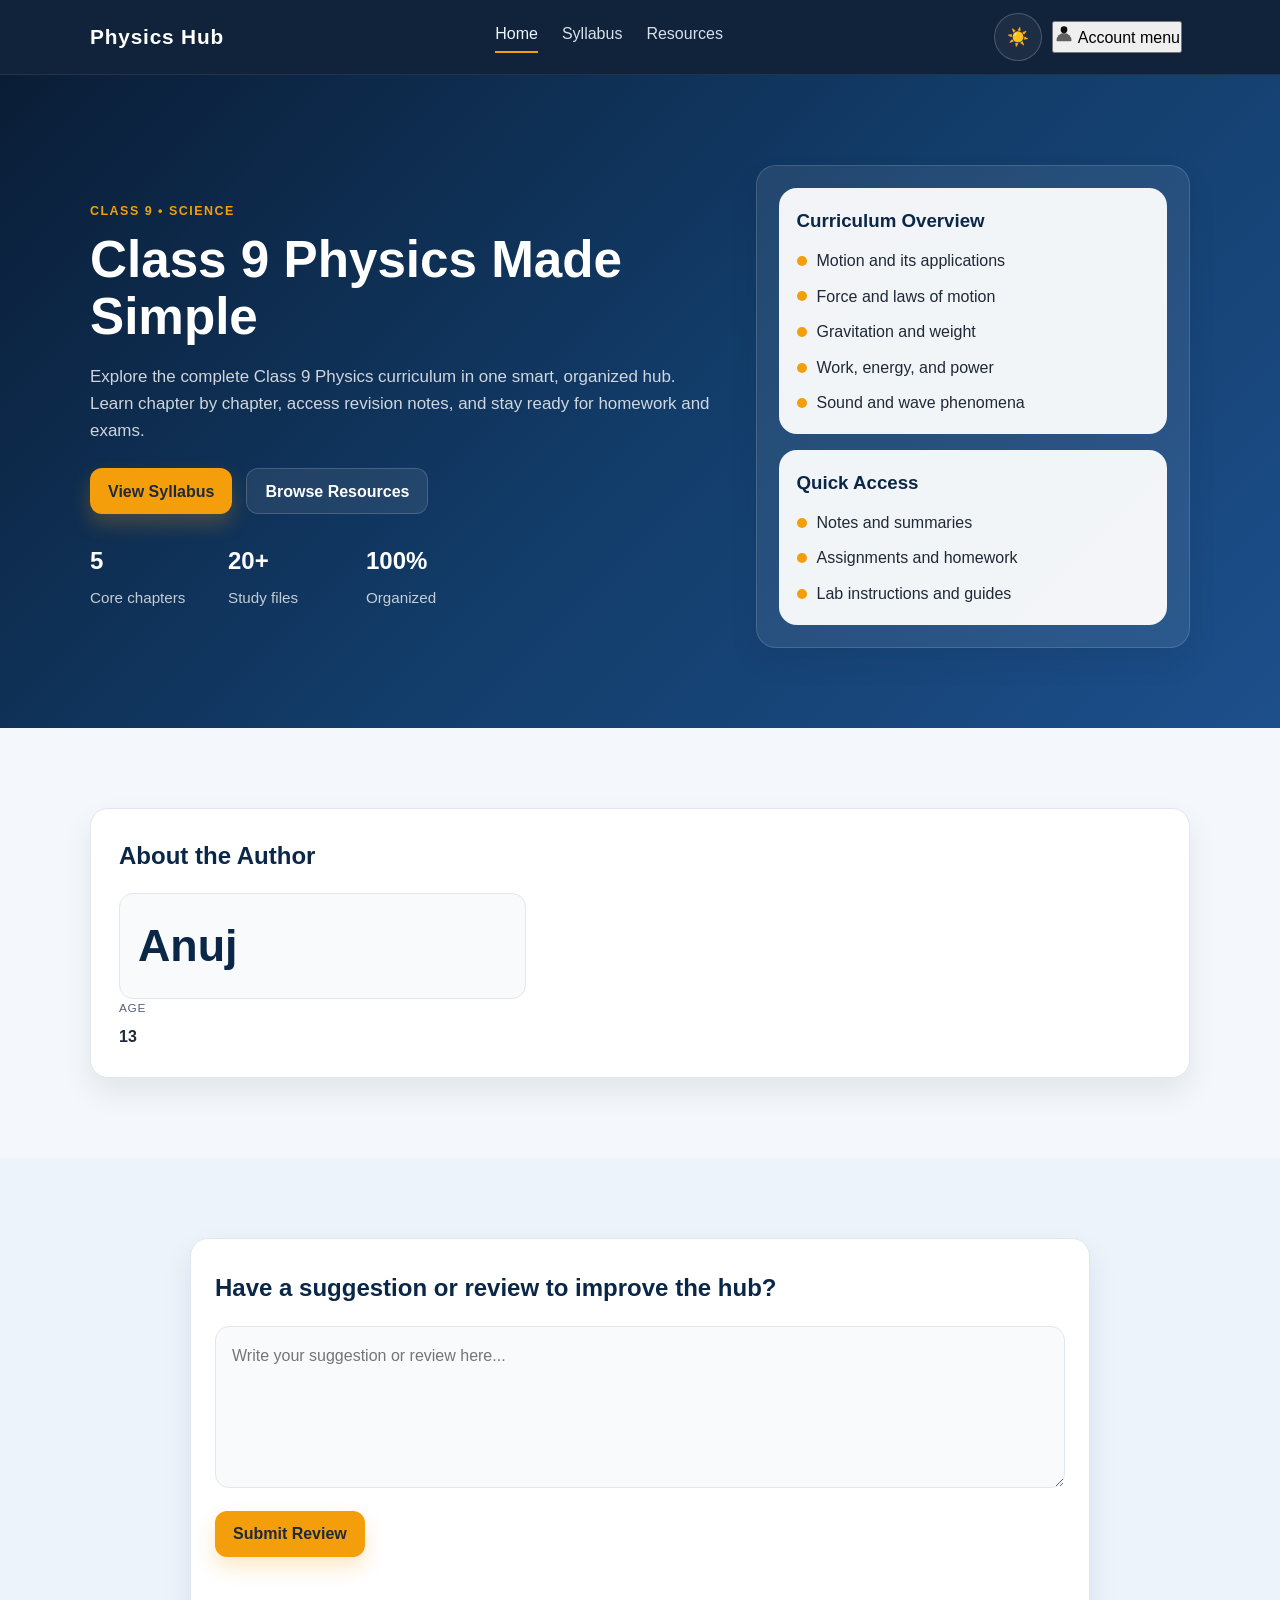
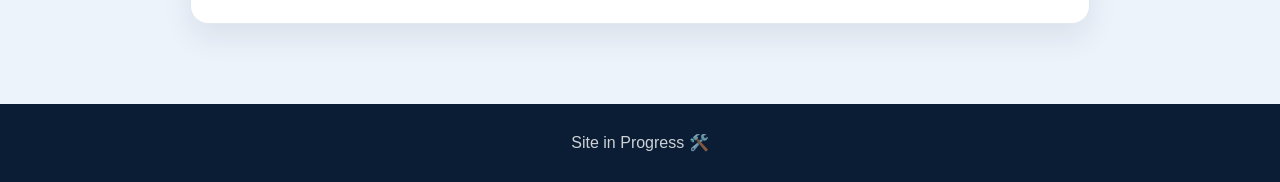
==== index.html @ 14754c15 "Update index.html" ====
<!DOCTYPE html>
<html lang="en">
<head>
  <meta charset="UTF-8" />
  <meta name="viewport" content="width=device-width, initial-scale=1.0" />
  <title>Class 9 Physics Hub | Home</title>
  <link rel="stylesheet" href="styles.css" />
</head>
<body>
  <header class="site-header">
    <div class="container nav">
      <a href="index.html" class="brand">Physics Hub</a>

      <nav class="nav-links" aria-label="Main navigation">
        <a href="index.html" class="nav-link active">Home</a>
        <a href="syllabus.html" class="nav-link">Syllabus</a>
        <a href="resources.html" class="nav-link">Resources</a>
      </nav>

     <!-- REPLACE .nav-actions block in each page with this snippet -->
<div class="nav-actions">
  <button class="theme-toggle" id="themeToggle" aria-label="Toggle theme" title="Toggle dark / light">
    <span class="icon sun">☀️</span>
    <span class="icon moon">🌙</span>
  </button>

  <div class="account-wrapper">
    <!-- Avatar button -->
    <button class="account-avatar" id="accountAvatar" aria-haspopup="true" aria-expanded="false" title="Account (no sign-in)">
      <svg width="20" height="20" viewBox="0 0 24 24" fill="none" aria-hidden="true" focusable="false" xmlns="http://www.w3.org/2000/svg">
        <path d="M12 12a4 4 0 100-8 4 4 0 000 8z" fill="currentColor" opacity="0.95"/>
        <path d="M3 21a9 9 0 0118 0v0a1 1 0 01-1 1H4a1 1 0 01-1-1v0z" fill="currentColor" opacity="0.6"/>
      </svg>
      <span class="visually-hidden">Account menu</span>
    </button>

    <!-- optional small label next to avatar (hidden on very small screens) -->
    <span class="account-label" id="accountLabel" aria-hidden="true"></span>

    <!-- Popup menu (hidden unless opened) -->
    <div class="account-menu" id="accountMenu" aria-hidden="true">
      <!-- JS will populate this area with either login form or welcome + logout -->
      <div class="account-menu-inner" id="accountMenuInner"></div>
    </div>
  </div>
</div>
    </div>
  </header>

  <main>
    <section class="hero">
      <div class="container hero-grid">
        <div class="hero-copy">
          <p class="eyebrow">Class 9 • Science</p>
          <h1>Class 9 Physics Made Simple</h1>
          <p class="hero-text">
            Explore the complete Class 9 Physics curriculum in one smart, organized hub. Learn chapter by chapter, access revision notes, and stay ready for homework and exams.
          </p>

          <div class="hero-actions">
            <a href="syllabus.html" class="btn btn-primary">View Syllabus</a>
            <a href="resources.html" class="btn btn-secondary">Browse Resources</a>
          </div>

          <div class="hero-stats">
            <div class="stat-box">
              <strong>5</strong>
              <span>Core chapters</span>
            </div>
            <div class="stat-box">
              <strong>20+</strong>
              <span>Study files</span>
            </div>
            <div class="stat-box">
              <strong>100%</strong>
              <span>Organized</span>
            </div>
          </div>
        </div>

        <div class="hero-card">
          <div class="mini-panel">
            <h3>Curriculum Overview</h3>
            <ul>
              <li><span class="dot"></span> Motion and its applications</li>
              <li><span class="dot"></span> Force and laws of motion</li>
              <li><span class="dot"></span> Gravitation and weight</li>
              <li><span class="dot"></span> Work, energy, and power</li>
              <li><span class="dot"></span> Sound and wave phenomena</li>
            </ul>
          </div>

          <div class="mini-panel">
            <h3>Quick Access</h3>
            <ul>
              <li><span class="dot"></span> Notes and summaries</li>
              <li><span class="dot"></span> Assignments and homework</li>
              <li><span class="dot"></span> Lab instructions and guides</li>
            </ul>
          </div>
        </div>
      </div>
    </section>

    <section class="section">
      <div class="container">
        <div class="about-card">
          <div class="about-header">
            <h2>About the Author</h2>
          </div>
          <div class="author-profile">
            <div class="author-name-wrap">
              <h3 class="author-name">Anuj</h3>
              </div>
          </div>
                <span class="meta-label">Age</span>
                <span class="meta-value">13</span>
              </div>
              </div>
            </div>
          </div>
        </div>
      </div>
    </section>

    <section class="section alt-bg">
      <div class="container">
        <div class="review-card">
          <h2>Have a suggestion or review to improve the hub?</h2>
          <textarea id="reviewInput" rows="5" placeholder="Write your suggestion or review here..."></textarea>
          <div class="review-actions">
            <button id="submitReview" class="btn btn-primary">Submit Review</button>
          </div>
          <p id="reviewSuccess" class="success-message" aria-live="polite"></p>
        </div>
      </div>
    </section>
  </main>

  <footer class="site-footer">
    <div class="container footer-inner">
      <p>Site in Progress 🛠️</p>
    </div>
  </footer>

  <script src="script.js"></script>
</body>
</html>
---- styles.css ----
:root {
  --bg: #f4f7fb;
  --bg-soft: #edf3fb;
  --panel: #ffffff;
  --panel-alt: #f8fafc;
  --text: #1f2937;
  --muted: #52607a;
  --primary: #123c69;
  --primary-dark: #0b2747;
  --accent: #f59e0b;
  --border: #dfe7f1;
  --shadow: 0 14px 30px rgba(17, 24, 39, 0.08);
  --success: #1f9d61;
  --danger: #dc2626;
  --header-bg: rgba(10, 28, 52, 0.97);
  --nav-text: #edf4ff;
  --card-hover: #f2f8ff;
  --formula-bg: #eef6ff;
}

body.dark {
  --bg: #0f172a;
  --bg-soft: #111827;
  --panel: #111b2d;
  --panel-alt: #162238;
  --text: #edf2ff;
  --muted: #bfc9da;
  --primary: #8ec5ff;
  --primary-dark: #dfeeff;
  --accent: #fbbf24;
  --border: rgba(148, 163, 184, 0.2);
  --shadow: 0 18px 40px rgba(2, 6, 23, 0.45);
  --success: #4ade80;
  --header-bg: rgba(2, 6, 23, 0.95);
  --nav-text: #e5edf9;
  --card-hover: #17263d;
  --formula-bg: rgba(59, 130, 246, 0.08);
}

* {
  box-sizing: border-box;
  margin: 0;
  padding: 0;
}

html {
  scroll-behavior: smooth;
}

body {
  font-family: "Segoe UI", Tahoma, Geneva, Verdana, sans-serif;
  background: var(--bg);
  color: var(--text);
  line-height: 1.6;
  transition: background 0.25s ease, color 0.25s ease;
}

a {
  color: inherit;
  text-decoration: none;
}

img {
  max-width: 100%;
  display: block;
}

button, input, textarea {
  font: inherit;
}

.container {
  width: min(1100px, calc(100% - 32px));
  margin: 0 auto;
}

.site-header {
  position: sticky;
  top: 0;
  z-index: 50;
  background: var(--header-bg);
  border-bottom: 1px solid rgba(255,255,255,0.08);
  backdrop-filter: blur(10px);
}

.nav {
  display: flex;
  align-items: center;
  justify-content: space-between;
  min-height: 74px;
  gap: 20px;
}

.brand {
  color: #fff;
  font-size: 1.3rem;
  font-weight: 700;
  letter-spacing: 0.04em;
}

.nav-links {
  display: flex;
  align-items: center;
  gap: 24px;
  color: var(--nav-text);
}

.nav-link {
  position: relative;
  padding-bottom: 6px;
  opacity: 0.9;
  transition: opacity 0.25s ease;
}

.nav-link::after {
  content: "";
  position: absolute;
  left: 0;
  bottom: 0;
  width: 100%;
  height: 2px;
  background: var(--accent);
  transform: scaleX(0);
  transform-origin: left;
  transition: transform 0.25s ease;
}

.nav-link:hover::after,
.nav-link.active::after {
  transform: scaleX(1);
}

.nav-link:hover,
.nav-link.active {
  opacity: 1;
}

.nav-actions {
  display: flex;
  align-items: center;
  gap: 10px;
}

.theme-toggle {
  width: 48px;
  height: 48px;
  border-radius: 50%;
  border: 1px solid rgba(255,255,255,0.2);
  background: rgba(255,255,255,0.05);
  color: #fff;
  cursor: pointer;
  display: flex;
  align-items: center;
  justify-content: center;
  transition: transform 0.2s ease, background 0.2s ease;
}

.theme-toggle:hover {
  transform: translateY(-1px);
  background: rgba(255,255,255,0.08);
}

.theme-toggle .icon {
  font-size: 1.1rem;
  display: none;
}

body.dark .theme-toggle .moon,
body:not(.dark) .theme-toggle .sun {
  display: inline-block;
}

.hero {
  background: linear-gradient(135deg, #0a1d36 0%, #123c69 52%, #1d4f8b 100%);
  color: white;
  padding: 90px 0 80px;
}

.hero-grid {
  display: grid;
  grid-template-columns: 1.3fr 0.9fr;
  align-items: center;
  gap: 38px;
}

.eyebrow {
  text-transform: uppercase;
  letter-spacing: 0.12em;
  font-size: 0.78rem;
  font-weight: 700;
  color: var(--accent);
  margin-bottom: 10px;
}

.hero h1 {
  font-size: clamp(2.3rem, 4vw, 4rem);
  line-height: 1.1;
  margin-bottom: 18px;
}

.hero-text {
  color: rgba(255,255,255,0.8);
  max-width: 630px;
  font-size: 1.06rem;
}

.hero-actions {
  display: flex;
  flex-wrap: wrap;
  gap: 14px;
  margin: 24px 0 28px;
}

.btn {
  display: inline-flex;
  align-items: center;
  justify-content: center;
  min-height: 46px;
  padding: 0 18px;
  border: none;
  border-radius: 12px;
  font-weight: 700;
  cursor: pointer;
  transition: transform 0.2s ease, box-shadow 0.2s ease;
}

.btn:hover {
  transform: translateY(-1px);
}

.btn-primary {
  background: var(--accent);
  color: #1f2937;
  box-shadow: 0 10px 20px rgba(245, 158, 11, 0.24);
}

.btn-secondary {
  background: rgba(255,255,255,0.08);
  color: white;
  border: 1px solid rgba(255,255,255,0.16);
}

.hero-stats {
  display: flex;
  flex-wrap: wrap;
  gap: 18px;
}

.stat-box {
  min-width: 120px;
}

.stat-box strong {
  display: block;
  font-size: 1.5rem;
  margin-bottom: 4px;
}

.stat-box span {
  color: rgba(255,255,255,0.75);
  font-size: 0.95rem;
}

.hero-card {
  background: rgba(255,255,255,0.08);
  border: 1px solid rgba(255,255,255,0.14);
  border-radius: 20px;
  box-shadow: var(--shadow);
  padding: 22px;
}

.mini-panel {
  background: rgba(255,255,255,0.94);
  color: var(--text);
  border-radius: 18px;
  padding: 18px;
  margin-bottom: 16px;
}

.mini-panel:last-child {
  margin-bottom: 0;
}

.mini-panel h3 {
  margin-bottom: 12px;
  color: var(--primary-dark);
}

.mini-panel ul {
  list-style: none;
  display: grid;
  gap: 10px;
}

.mini-panel li {
  display: flex;
  align-items: center;
  gap: 10px;
}

.dot {
  width: 10px;
  height: 10px;
  border-radius: 50%;
  background: var(--accent);
  display: inline-block;
}

.section {
  padding: 80px 0;
}

.alt-bg {
  background: var(--bg-soft);
}

.about-card,
.review-card,
.chapter-card,
.study-checklist,
.formula-card {
  background: var(--panel);
  border: 1px solid var(--border);
  border-radius: 18px;
  box-shadow: var(--shadow);
}

.about-card {
  padding: 28px;
}

.about-header h2,
.section-heading h2,
.review-card h2 {
  color: var(--primary-dark);
  margin-bottom: 18px;
}

.author-profile {
  display: grid;
  grid-template-columns: 1.2fr 1.8fr;
  gap: 24px;
  align-items: center;
}

.author-name-wrap {
  position: relative;
  display: inline-block;
  padding: 16px 18px;
  border-radius: 14px;
  background: var(--panel-alt);
  border: 1px solid var(--border);
  overflow: hidden;
}

.author-name {
  font-size: clamp(2rem, 4vw, 2.8rem);
  color: var(--primary-dark);
  display: inline-block;
  position: relative;
  z-index: 2;
  transition: transform 0.25s ease;
}

.email-reveal {
  max-height: 0;
  opacity: 0;
  overflow: hidden;
  transition: max-height 0.35s ease, opacity 0.35s ease, margin-top 0.35s ease;
}

.email-reveal a {
  color: var(--primary);
  font-weight: 600;
}

.author-name-wrap:hover .email-reveal {
  max-height: 60px;
  opacity: 1;
  margin-top: 10px;
}

.author-name-wrap:hover .author-name {
  transform: translateY(-2px);
}

.author-meta {
  display: grid;
  grid-template-columns: repeat(auto-fit, minmax(180px, 1fr));
  gap: 14px;
}

.meta-item {
  background: var(--panel-alt);
  border: 1px solid var(--border);
  padding: 14px 16px;
  border-radius: 12px;
}

.meta-label {
  display: block;
  color: var(--muted);
  text-transform: uppercase;
  letter-spacing: 0.06em;
  font-size: 0.74rem;
  margin-bottom: 6px;
}

.meta-value,
.meta-link {
  color: var(--text);
  font-weight: 600;
}

.meta-link {
  color: var(--primary);
}

.section-heading {
  margin-bottom: 28px;
}

.section-heading p:last-child {
  color: var(--muted);
  max-width: 700px;
}

.chapter-grid {
  display: grid;
  grid-template-columns: repeat(2, minmax(0, 1fr));
  gap: 24px;
}

.chapter-card {
  padding: 22px;
}

.chapter-card h3 {
  color: var(--primary-dark);
  font-size: 1.46rem;
  margin-bottom: 12px;
}

.chapter-card ul {
  list-style: none;
  margin-bottom: 16px;
  color: var(--muted);
}

.chapter-card li {
  margin-bottom: 8px;
  position: relative;
  padding-left: 18px;
}

.chapter-card li::before {
  content: "•";
  position: absolute;
  left: 0;
  color: var(--accent);
  font-size: 1.2rem;
}

.file-list {
  display: flex;
  flex-direction: column;
  gap: 10px;
  margin-top: 16px;
}

.file-list a {
  display: inline-flex;
  align-items: center;
  justify-content: flex-start;
  padding: 10px 12px;
  border-radius: 10px;
  background: linear-gradient(135deg, #edf4ff, #eefafc);
  color: var(--primary-dark);
  border: 1px solid #d4e2ff;
  font-weight: 600;
  transition: transform 0.2s ease, background 0.2s ease;
}

.file-list a:hover {
  transform: translateX(2px);
  background: linear-gradient(135deg, #dfeeff, #ebf8ff);
}

.full-width {
  grid-column: 1 / -1;
}

.study-checklist {
  padding: 22px 24px;
  margin-bottom: 24px;
}

.study-checklist h3 {
  color: var(--primary-dark);
  margin-bottom: 14px;
}

.study-checklist ul {
  list-style: none;
  display: grid;
  gap: 10px;
  color: var(--muted);
}

.formula-card {
  margin-top: 26px;
  overflow: hidden;
}

.formula-toggle {
  width: 100%;
  display: flex;
  justify-content: space-between;
  align-items: center;
  background: var(--formula-bg);
  color: var(--primary-dark);
  border: none;
  padding: 18px 22px;
  font-weight: 800;
  font-size: 1.05rem;
  cursor: pointer;
  text-align: left;
}

.formula-toggle::after {
  content: "▾";
  font-size: 1.2rem;
}

.formula-card.open .formula-toggle::after {
  content: "▴";
}

.formula-content {
  max-height: 0;
  overflow: hidden;
  transition: max-height 0.35s ease;
  padding: 0 22px;
}

.formula-card.open .formula-content {
  max-height: 500px;
  padding: 20px 22px 22px;
}

.formula-group {
  margin-bottom: 18px;
}

.formula-group:last-child {
  margin-bottom: 0;
}

.formula-group h4 {
  color: var(--primary-dark);
  margin-bottom: 8px;
}

.formula-group ul {
  list-style: none;
  display: grid;
  gap: 8px;
  color: var(--text);
}

.review-card {
  padding: 30px 24px;
  max-width: 900px;
  margin: 0 auto;
}

.review-card textarea {
  width: 100%;
  border-radius: 14px;
  border: 1px solid var(--border);
  background: var(--panel-alt);
  color: var(--text);
  padding: 16px;
  resize: vertical;
  min-height: 120px;
}

.review-actions {
  margin-top: 16px;
}

.success-message {
  opacity: 0;
  color: var(--success);
  font-weight: 600;
  margin-top: 12px;
  min-height: 24px;
  transition: opacity 0.25s ease;
}

.success-message.show {
  opacity: 1;
}

.toolbar {
  display: flex;
  flex-wrap: wrap;
  gap: 14px;
  align-items: center;
  justify-content: space-between;
  margin-bottom: 24px;
  background: var(--panel);
  border: 1px solid var(--border);
  border-radius: 14px;
  padding: 16px;
  box-shadow: var(--shadow);
}

#resourceSearch {
  flex: 1 1 260px;
  min-height: 48px;
  border-radius: 10px;
  border: 1px solid var(--border);
  background: var(--panel-alt);
  color: var(--text);
  padding: 0 14px;
}

.filter-group {
  display: flex;
  flex-wrap: wrap;
  gap: 10px;
}

.filter-btn {
  border: 1px solid var(--border);
  background: var(--panel-alt);
  color: var(--text);
  border-radius: 999px;
  padding: 9px 14px;
  cursor: pointer;
  font-weight: 600;
  transition: all 0.2s ease;
}

.filter-btn.active {
  background: var(--primary);
  color: #fff;
  border-color: var(--primary);
}

.table-wrap {
  overflow-x: auto;
  background: var(--panel);
  border: 1px solid var(--border);
  border-radius: 18px;
  box-shadow: var(--shadow);
}

table {
  width: 100%;
  border-collapse: collapse;
  min-width: 760px;
}

thead {
  background: rgba(18, 60, 105, 0.06);
}

th, td {
  padding: 15px 18px;
  text-align: left;
  border-bottom: 1px solid var(--border);
}

th {
  color: var(--primary-dark);
  font-size: 0.8rem;
  text-transform: uppercase;
  letter-spacing: 0.08em;
}

td a {
  color: var(--primary);
  font-weight: 600;
}

.hidden-row {
  display: none;
}

.site-footer {
  background: #0b1d34;
  color: rgba(255,255,255,0.8);
  padding: 26px 0;
  text-align: center;
}

.footer-inner {
  display: flex;
  justify-content: center;
  align-items: center;
}

@media (max-width: 900px) {
  .hero-grid,
  .chapter-grid,
  .author-profile {
    grid-template-columns: 1fr;
  }

  .toolbar {
    flex-direction: column;
    align-items: stretch;
  }

  #resourceSearch {
    width: 100%;
  }
}

@media (max-width: 700px) {
  .nav {
    flex-wrap: wrap;
    justify-content: space-between;
    padding: 10px 0;
  }

  .nav-links {
    width: 100%;
    justify-content: center;
  }

  .nav-actions {
    margin-left: auto;
  }

  .hero {
    padding-top: 70px;
  }

  .chapter-grid {
    grid-template-columns: 1fr;
  }

  .review-card,
  .about-card {
    padding: 22px 18px;
  }
}

/* ---- Account menu & label (append to styles.css) ---- */
.account-wrapper {
  position: relative;
  display: inline-flex;
  align-items: center;
  gap: 8px;
}

/* small textual label beside avatar (hidden on mobile) */
.account-label {
  font-weight: 700;
  color: var(--nav-text);
  font-size: 0.92rem;
  display: inline-block;
  max-width: 140px;
  overflow: hidden;
  text-overflow: ellipsis;
  white-space: nowrap;
}

/* popup menu (panel) */
.account-menu {
  position: absolute;
  top: calc(100% + 10px);
  right: 0;
  width: 260px;
  background: var(--panel);
  border: 1px solid var(--border);
  border-radius: 12px;
  box-shadow: 0 14px 30px rgba(17,24,39,0.12);
  z-index: 120;
  transform-origin: top right;
  opacity: 0;
  visibility: hidden;
  transform: translateY(-6px) scale(0.98);
  transition: transform 0.18s ease, opacity 0.18s ease, visibility 0.18s ease;
}

/* shown state */
.account-menu.open {
  opacity: 1;
  visibility: visible;
  transform: translateY(0) scale(1);
}

/* inner content padding is applied inline in JS; fallback */
.account-menu-inner {
  padding: 10px;
}

/* small invalid animation for empty input */
#tmp-username.invalid {
  outline: 2px solid rgba(220, 38, 38, 0.12);
  animation: pulse 0.9s ease;
}
@keyframes pulse {
  0% { box-shadow: none; }
  50% { box-shadow: 0 6px 20px rgba(220,38,38,0.08); }
  100% { box-shadow: none; }
}

/* Signed-in avatar tilt */
.account-avatar.signed-in {
  box-shadow: 0 8px 22px rgba(18, 60, 105, 0.12);
  transform: translateY(-2px);
}

/* ensure menu doesn't overflow on tiny screens */
@media (max-width: 540px) {
  .account-menu { right: 6px; left: 6px; width: auto; }
  .account-label { display: none; }
}
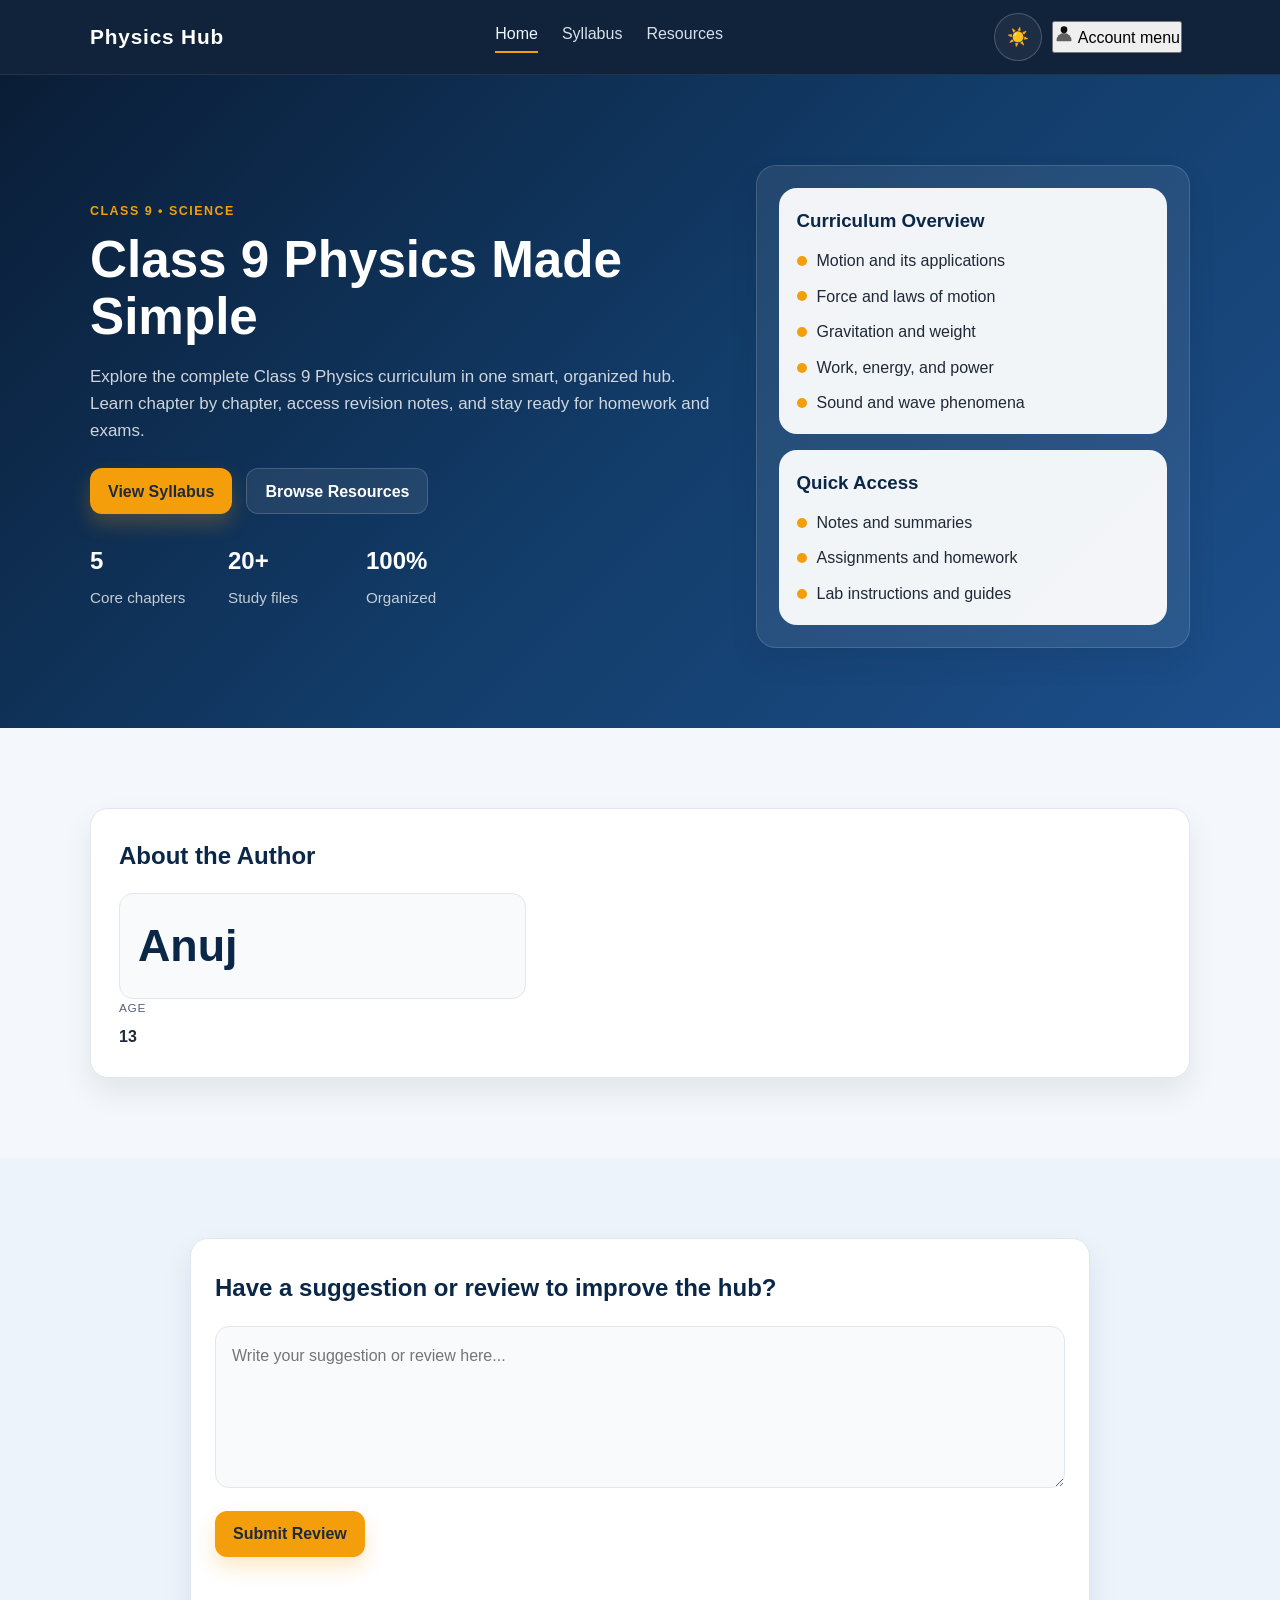
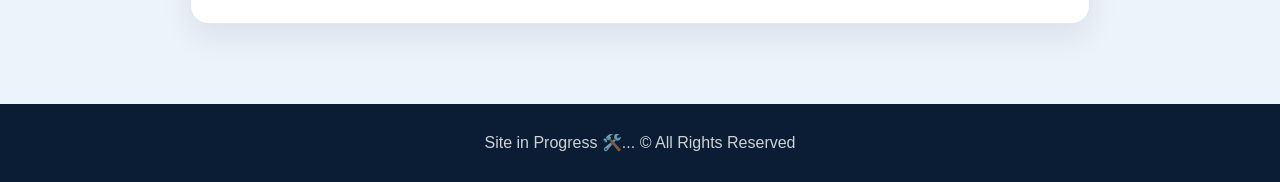
==== commit 09da9a18: "Update index.html" ====
--- a/index.html
+++ b/index.html
@@ -139,7 +139,7 @@
 
   <footer class="site-footer">
     <div class="container footer-inner">
-      <p>Site in Progress 🛠️</p>
+      <p>Site in Progress 🛠️... © All Rights Reserved</p>
     </div>
   </footer>
 
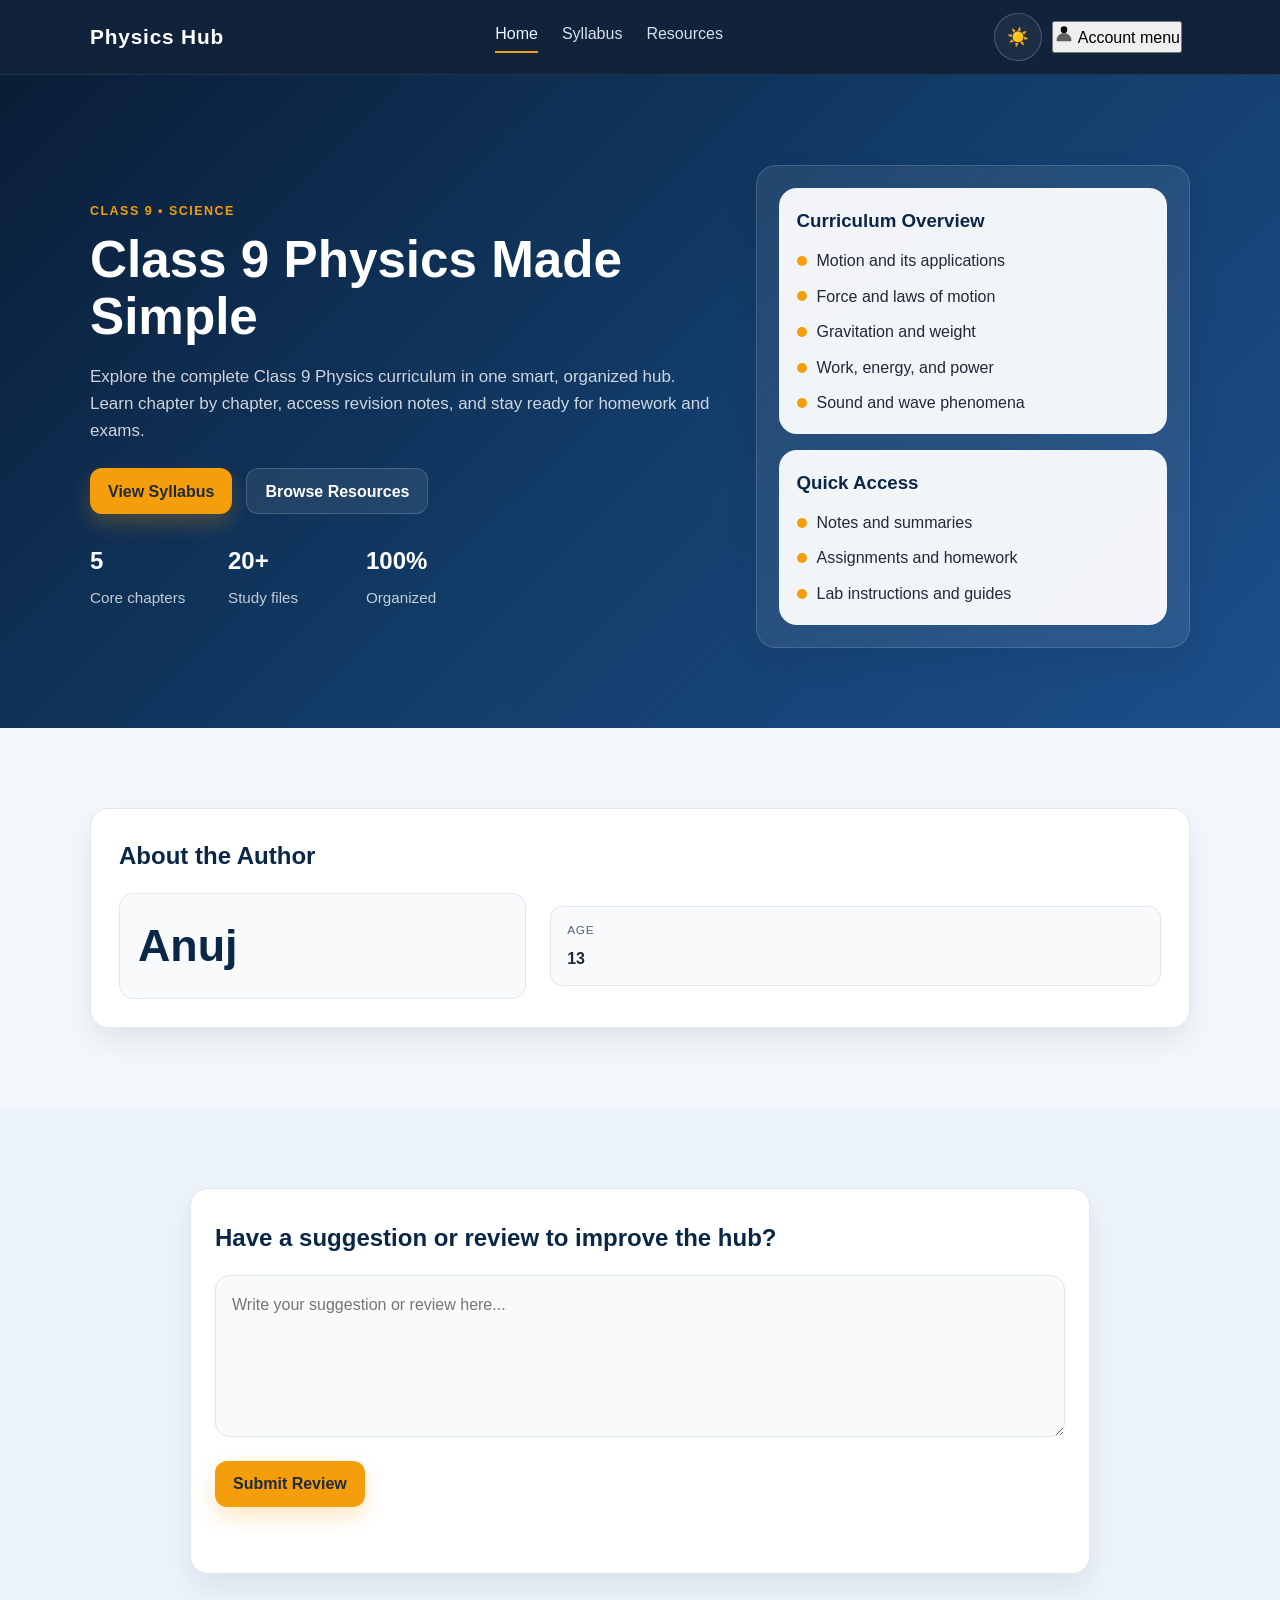
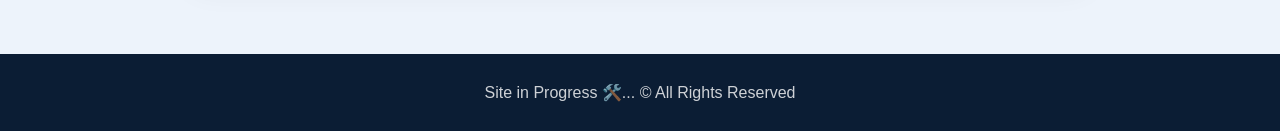
==== commit a72f233c: "Refactors Updated navigation elements and added author ID. Included an easter egg overlay for additi" ====
--- a/index.html
+++ b/index.html
@@ -9,7 +9,7 @@
 <body>
   <header class="site-header">
     <div class="container nav">
-      <a href="index.html" class="brand">Physics Hub</a>
+      <a href="index.html" class="brand" id="gravityTrigger">Physics Hub</a>
 
       <nav class="nav-links" aria-label="Main navigation">
         <a href="index.html" class="nav-link active">Home</a>
@@ -17,33 +17,28 @@
         <a href="resources.html" class="nav-link">Resources</a>
       </nav>
 
-     <!-- REPLACE .nav-actions block in each page with this snippet -->
-<div class="nav-actions">
-  <button class="theme-toggle" id="themeToggle" aria-label="Toggle theme" title="Toggle dark / light">
-    <span class="icon sun">☀️</span>
-    <span class="icon moon">🌙</span>
-  </button>
+      <div class="nav-actions">
+        <button class="theme-toggle" id="themeToggle" aria-label="Toggle theme" title="Toggle dark / light">
+          <span class="icon sun">☀️</span>
+          <span class="icon moon">🌙</span>
+        </button>
 
-  <div class="account-wrapper">
-    <!-- Avatar button -->
-    <button class="account-avatar" id="accountAvatar" aria-haspopup="true" aria-expanded="false" title="Account (no sign-in)">
-      <svg width="20" height="20" viewBox="0 0 24 24" fill="none" aria-hidden="true" focusable="false" xmlns="http://www.w3.org/2000/svg">
-        <path d="M12 12a4 4 0 100-8 4 4 0 000 8z" fill="currentColor" opacity="0.95"/>
-        <path d="M3 21a9 9 0 0118 0v0a1 1 0 01-1 1H4a1 1 0 01-1-1v0z" fill="currentColor" opacity="0.6"/>
-      </svg>
-      <span class="visually-hidden">Account menu</span>
-    </button>
+        <div class="account-wrapper">
+          <button class="account-avatar" id="accountAvatar" aria-haspopup="true" aria-expanded="false" title="Account (no sign-in)">
+            <svg width="20" height="20" viewBox="0 0 24 24" fill="none" aria-hidden="true" focusable="false" xmlns="http://www.w3.org/2000/svg">
+              <path d="M12 12a4 4 0 100-8 4 4 0 000 8z" fill="currentColor" opacity="0.95"/>
+              <path d="M3 21a9 9 0 0118 0v0a1 1 0 01-1 1H4a1 1 0 01-1-1v0z" fill="currentColor" opacity="0.6"/>
+            </svg>
+            <span class="visually-hidden">Account menu</span>
+          </button>
 
-    <!-- optional small label next to avatar (hidden on very small screens) -->
-    <span class="account-label" id="accountLabel" aria-hidden="true"></span>
+          <span class="account-label" id="accountLabel" aria-hidden="true"></span>
 
-    <!-- Popup menu (hidden unless opened) -->
-    <div class="account-menu" id="accountMenu" aria-hidden="true">
-      <!-- JS will populate this area with either login form or welcome + logout -->
-      <div class="account-menu-inner" id="accountMenuInner"></div>
-    </div>
-  </div>
-</div>
+          <div class="account-menu" id="accountMenu" aria-hidden="true">
+            <div class="account-menu-inner" id="accountMenuInner"></div>
+          </div>
+        </div>
+      </div>
     </div>
   </header>
 
@@ -108,14 +103,16 @@
           <div class="about-header">
             <h2>About the Author</h2>
           </div>
+
           <div class="author-profile">
             <div class="author-name-wrap">
-              <h3 class="author-name">Anuj</h3>
-              </div>
-          </div>
+              <h3 class="author-name" id="authorName">Anuj</h3>
+            </div>
+
+            <div class="author-meta">
+              <div class="meta-item">
                 <span class="meta-label">Age</span>
                 <span class="meta-value">13</span>
-              </div>
               </div>
             </div>
           </div>
@@ -143,6 +140,18 @@
     </div>
   </footer>
 
+  <div
+    class="easter-egg-overlay"
+    id="easterEggOverlay"
+    role="dialog"
+    aria-modal="true"
+    aria-hidden="true"
+    aria-label="Easter egg"
+    hidden
+  >
+    <span>[Your Name] ...]</span>
+  </div>
+
   <script src="script.js"></script>
 </body>
 </html>
--- a/styles.css
+++ b/styles.css
@@ -419,6 +419,30 @@
 .section-heading {
   margin-bottom: 28px;
 }
+.gravity-fall {
+  animation: gravity-fall 1.8s ease-in-out var(--fall-delay, 0s) both;
+}
+
+@keyframes gravity-fall {
+  0% {
+    transform: translateY(0) rotate(0);
+  }
+  35% {
+    transform: translateY(55vh) rotate(12deg);
+  }
+  65% {
+    transform: translateY(42vh) rotate(-8deg);
+  }
+  100% {
+    transform: translateY(0) rotate(0);
+  }
+}
+
+@media (prefers-reduced-motion: reduce) {
+  .gravity-fall {
+    animation: none;
+  }
+}
 
 .section-heading p:last-child {
   color: var(--muted);
@@ -821,3 +845,20 @@
   .account-menu { right: 6px; left: 6px; width: auto; }
   .account-label { display: none; }
 }
+.easter-egg-overlay {
+  position: fixed;
+  inset: 0;
+  z-index: 99999;
+  display: flex;
+  align-items: center;
+  justify-content: center;
+  background: #000;
+  color: #fff;
+  text-align: center;
+  font-size: clamp(2rem, 8vw, 5rem);
+}
+
+/* Ensure the hidden attribute takes precedence over the display rule above. */
+.easter-egg-overlay[hidden] {
+  display: none;
+}
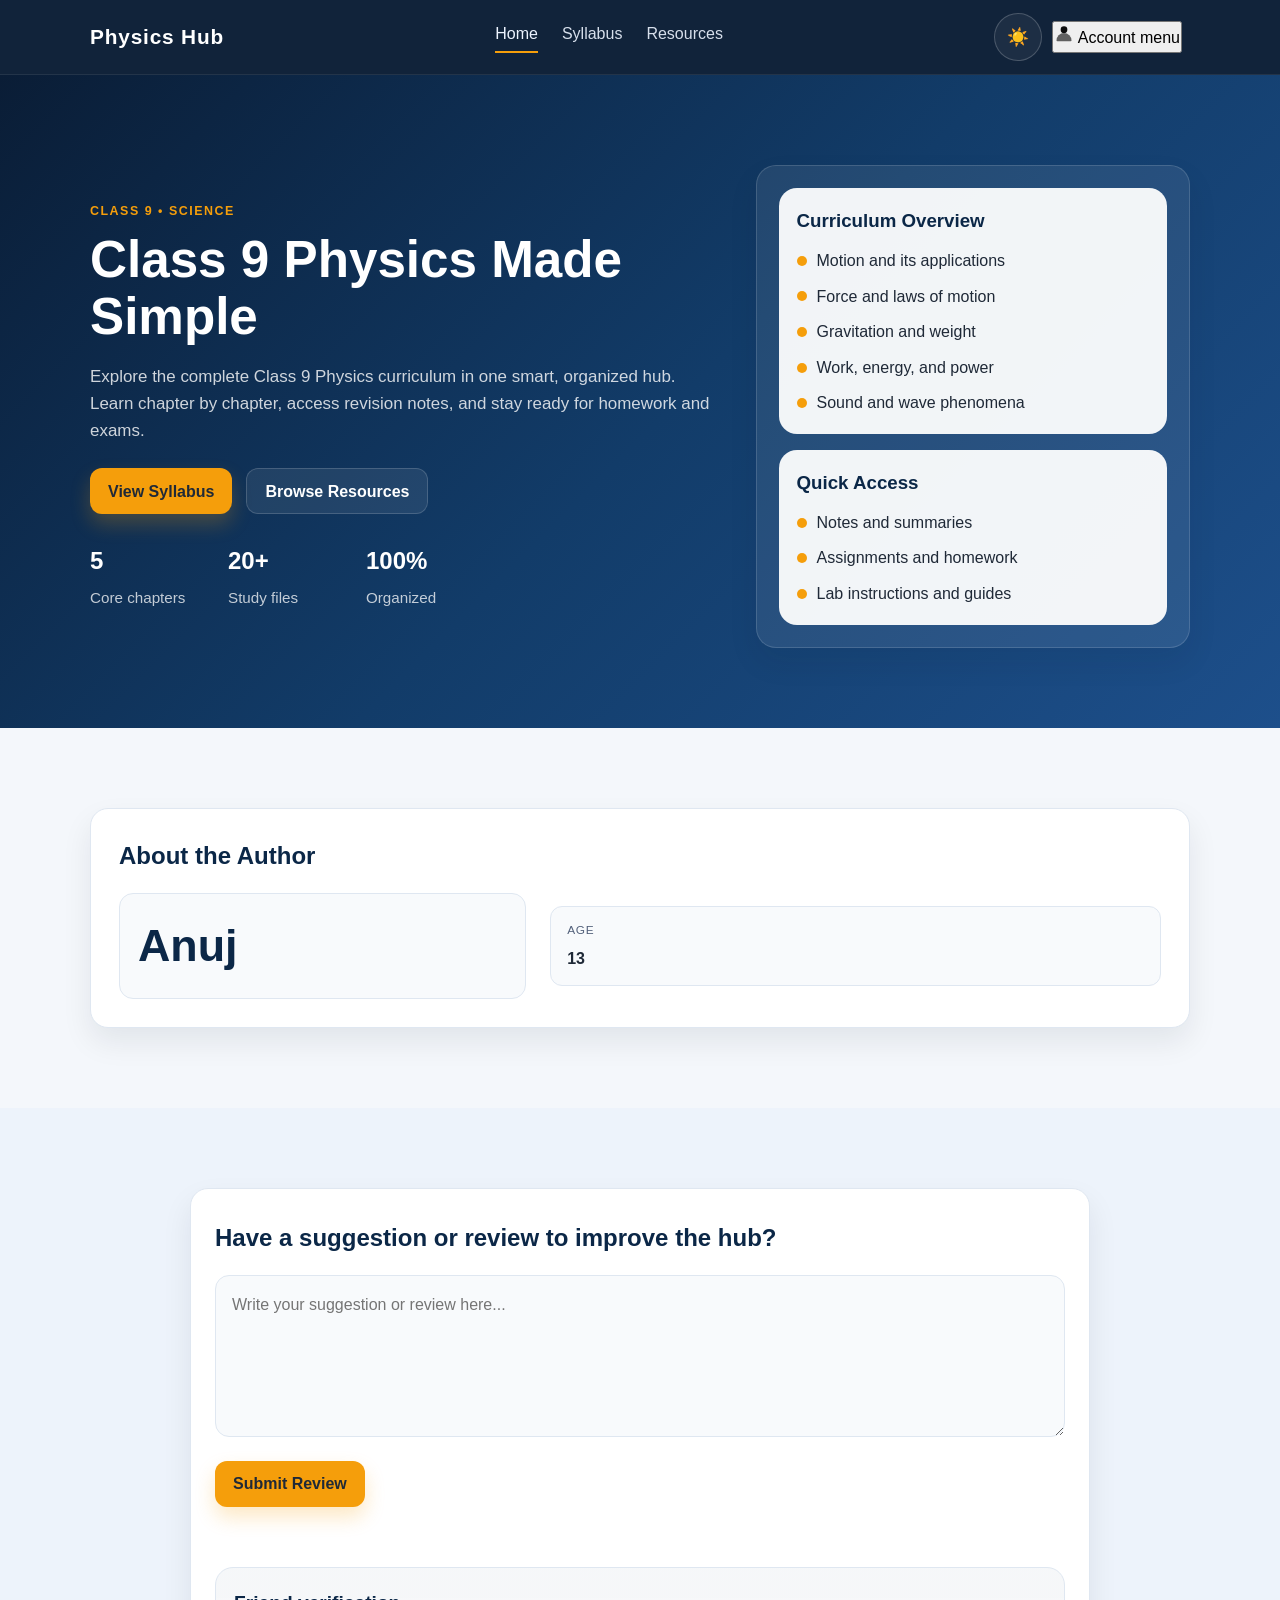
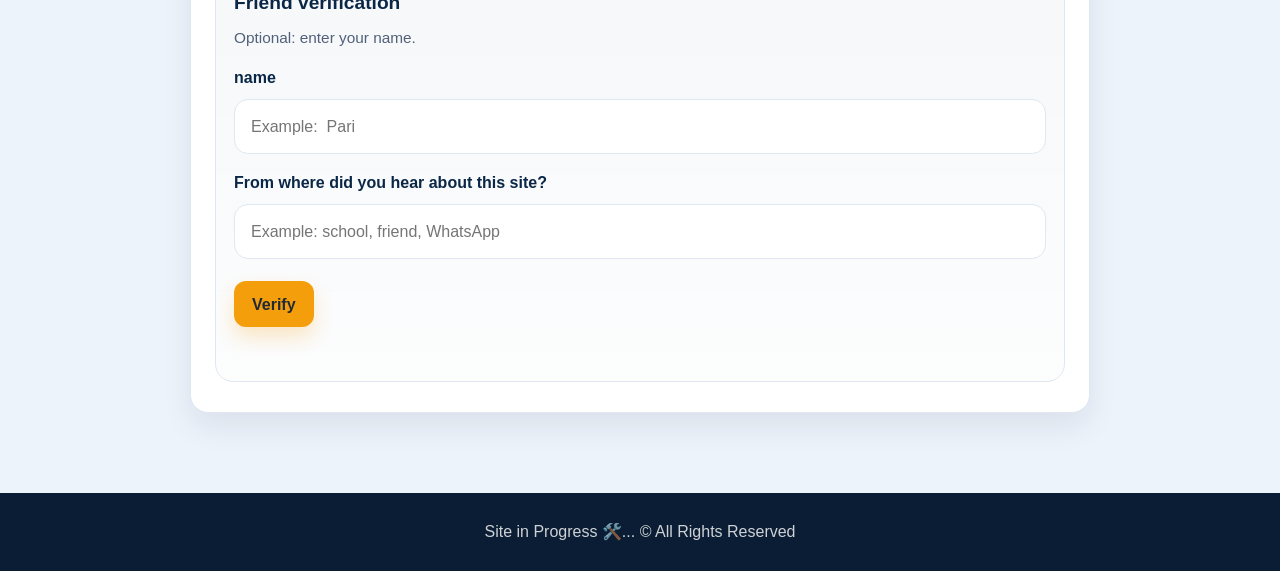
==== commit cff4dd49: "Add visitor verification section to index.html" ====
--- a/index.html
+++ b/index.html
@@ -121,17 +121,53 @@
     </section>
 
     <section class="section alt-bg">
-      <div class="container">
-        <div class="review-card">
-          <h2>Have a suggestion or review to improve the hub?</h2>
-          <textarea id="reviewInput" rows="5" placeholder="Write your suggestion or review here..."></textarea>
-          <div class="review-actions">
-            <button id="submitReview" class="btn btn-primary">Submit Review</button>
-          </div>
-          <p id="reviewSuccess" class="success-message" aria-live="polite"></p>
+  <div class="container">
+    <div class="review-card">
+      <h2>Have a suggestion or review to improve the hub?</h2>
+
+      <textarea id="reviewInput" rows="5" placeholder="Write your suggestion or review here..."></textarea>
+
+      <div class="review-actions">
+        <button id="submitReview" class="btn btn-primary">Submit Review</button>
+      </div>
+
+      <p id="reviewSuccess" class="success-message" aria-live="polite"></p>
+
+      <div class="visitor-panel" style="margin-top: 24px; padding: 20px 18px; border-radius: 18px; background: linear-gradient(180deg, rgba(18,60,105,0.04), rgba(18,60,105,0.01)); border: 1px solid #dfe7f1;">
+        <h3 style="margin-bottom: 8px; color: var(--primary-dark); font-size: 1.2rem;">Friend verification</h3>
+        <p style="color: var(--muted); margin-bottom: 14px; font-size: 0.96rem;">
+          Optional: enter your name.
+        </p>
+
+        <label for="visitorName" style="display: block; margin: 10px 0 8px; color: var(--primary-dark); font-weight: 600;">name</label>
+        <input
+          id="visitorName"
+          name="visitor_name"
+          type="text"
+          maxlength="20"
+          placeholder="Example:  Pari"
+          style="width:100%; min-height:48px; border-radius:14px; border:1px solid var(--border); background:#fff; color:var(--text); padding: 14px 16px; margin-bottom: 6px;"
+        />
+
+        <label for="visitorSource" style="display: block; margin: 10px 0 8px; color: var(--primary-dark); font-weight: 600;">From where did you hear about this site?</label>
+        <input
+          id="visitorSource"
+          name="from_where"
+          type="text"
+          placeholder="Example: school, friend, WhatsApp"
+          required
+          style="width:100%; min-height:48px; border-radius:14px; border:1px solid var(--border); background:#fff; color:var(--text); padding: 14px 16px; margin-bottom: 6px;"
+        />
+
+        <div style="display:flex; flex-wrap:wrap; gap:12px; align-items:center; margin-top:16px;">
+          <button id="verifyBtn" class="btn btn-primary" type="button">Verify</button>
         </div>
+
+        <p id="visitorStatus" aria-live="polite" style="min-height: 24px; margin-top: 10px; color: var(--primary-dark); font-weight:600; font-size:0.95rem;"></p>
       </div>
-    </section>
+    </div>
+  </div>
+</section>
   </main>
 
   <footer class="site-footer">
@@ -149,7 +185,7 @@
     aria-label="Easter egg"
     hidden
   >
-    <span>[Your Name] ...]</span>
+    <span>I know u will come again, how's ur day going?</span>
   </div>
 
   <script src="script.js"></script>
--- a/styles.css
+++ b/styles.css
@@ -862,3 +862,255 @@
 .easter-egg-overlay[hidden] {
   display: none;
 }
+/* Resources secret experience */
+.resource-secret {
+  position: fixed;
+  inset: 0;
+  z-index: 100000;
+  display: grid;
+  place-items: center;
+  overflow: hidden;
+  background: #000;
+  color: #fff;
+  opacity: 0;
+  visibility: hidden;
+  transition: opacity 700ms ease, visibility 700ms ease;
+}
+
+.resource-secret[hidden] {
+  display: none;
+}
+
+.resource-secret.is-visible {
+  opacity: 1;
+  visibility: visible;
+}
+
+.resource-secret__close {
+  position: absolute;
+  top: max(18px, env(safe-area-inset-top));
+  right: max(18px, env(safe-area-inset-right));
+  width: 44px;
+  height: 44px;
+  border: 1px solid rgba(255, 255, 255, 0.24);
+  border-radius: 50%;
+  background: transparent;
+  color: #fff;
+  font-size: 1.5rem;
+  cursor: pointer;
+  transition: background 180ms ease, border-color 180ms ease;
+}
+
+.resource-secret__close:hover,
+.resource-secret__close:focus-visible {
+  background: rgba(255, 255, 255, 0.1);
+  border-color: rgba(255, 255, 255, 0.65);
+}
+
+.resource-secret__content {
+  display: grid;
+  justify-items: center;
+  gap: 30px;
+  padding: 24px;
+  text-align: center;
+}
+
+.resource-secret__mark {
+  min-height: 1.2em;
+  color: #fff;
+  font-family: Georgia, "Times New Roman", serif;
+  font-size: clamp(3rem, 12vw, 7rem);
+  font-weight: 400;
+  letter-spacing: 0.12em;
+  opacity: 0;
+  transform: translateY(10px);
+}
+
+.resource-secret__mark.is-shown {
+  animation: resource-secret-reveal 850ms ease forwards;
+}
+
+.resource-secret__choices {
+  display: flex;
+  gap: clamp(28px, 8vw, 72px);
+  opacity: 0;
+  transition: opacity 500ms ease;
+}
+
+.resource-secret__choices.is-shown {
+  opacity: 1;
+}
+
+.resource-secret__choice {
+  min-width: 72px;
+  padding: 12px 10px;
+  border: 0;
+  border-bottom: 1px solid rgba(255, 255, 255, 0.35);
+  background: transparent;
+  color: #fff;
+  font: inherit;
+  font-size: 0.95rem;
+  letter-spacing: 0.22em;
+  cursor: pointer;
+  transition: color 180ms ease, border-color 180ms ease, transform 180ms ease;
+}
+
+.resource-secret__choice:hover,
+.resource-secret__choice:focus-visible {
+  color: #d7c6ff;
+  border-color: #d7c6ff;
+  transform: translateY(-2px);
+}
+
+.resource-secret__status {
+  min-height: 1.5em;
+  color: rgba(255, 255, 255, 0.62);
+  font-size: 0.8rem;
+  letter-spacing: 0.08em;
+}
+
+.resource-secret[data-selection="yes"] .resource-secret__content::before {
+  position: absolute;
+  z-index: -1;
+  color: rgba(255, 255, 255, 0.12);
+  content: "✿  ✽  ✿";
+  font-size: clamp(3rem, 10vw, 6rem);
+  letter-spacing: 0.4em;
+  animation: resource-secret-flowers 2s ease both;
+}
+
+@keyframes resource-secret-reveal {
+  0% {
+    opacity: 0;
+    filter: blur(8px);
+    transform: translateY(10px);
+  }
+  65% {
+    opacity: 0.7;
+    filter: blur(1px);
+  }
+  100% {
+    opacity: 1;
+    filter: blur(0);
+    transform: translateY(0);
+  }
+}
+
+@keyframes resource-secret-flowers {
+  from { opacity: 0; transform: scale(0.94); }
+  to { opacity: 1; transform: scale(1); }
+}
+
+@media (prefers-reduced-motion: reduce) {
+  .resource-secret,
+  .resource-secret__choices,
+  .resource-secret__choice {
+    transition-duration: 1ms;
+  }
+
+  .resource-secret__mark.is-shown,
+  .resource-secret[data-selection="yes"] .resource-secret__content::before {
+    animation-duration: 1ms;
+  }
+}
+.resource-secret__mark.is-long-text {
+  width: min(900px, calc(100vw - 40px));
+  max-height: 65vh;
+  overflow-y: auto;
+  padding: 8px 14px;
+
+  font-family: "Segoe UI", Tahoma, sans-serif;
+  font-size: clamp(1rem, 2.4vw, 1.45rem);
+  line-height: 1.65;
+  letter-spacing: 0.02em;
+  overflow-wrap: anywhere;
+  word-break: normal;
+}
+
+@media (max-width: 600px) {
+  .resource-secret__mark.is-long-text {
+    width: calc(100vw - 32px);
+    max-height: 62vh;
+    font-size: 1rem;
+    line-height: 1.55;
+  }
+}
+.resource-secret__choice--yes {
+  position: relative;
+  overflow: visible;
+}
+
+.resource-secret__choice--yes .flower-burst {
+  position: absolute;
+  inset: 50% auto auto 50%;
+  width: 1px;
+  height: 1px;
+  pointer-events: none;
+}
+
+.resource-secret__choice--yes .flower-burst span {
+  position: absolute;
+  top: 0;
+  left: 0;
+  color: #ffd7f2;
+  font-size: 1.25rem;
+  line-height: 1;
+  opacity: 0;
+  transform: translate(-50%, -50%) scale(0.35);
+}
+
+.resource-secret__choice--yes .flower-burst span.is-bursting {
+  animation: yes-flower-burst 750ms ease-out both;
+}
+
+.resource-secret__choice--yes .flower-burst span:nth-child(2),
+.resource-secret__choice--yes .flower-burst span:nth-child(5) {
+  color: #fff0a8;
+}
+
+.resource-secret__choice--yes .flower-burst span:nth-child(3),
+.resource-secret__choice--yes .flower-burst span:nth-child(6) {
+  color: #d7c6ff;
+}
+
+@keyframes yes-flower-burst {
+  0% {
+    opacity: 0;
+    transform: translate(-50%, -50%) scale(0.35);
+  }
+  20% {
+    opacity: 1;
+  }
+  100% {
+    opacity: 0;
+    transform: translate(
+      calc(-50% + var(--x)),
+      calc(-50% + var(--y))
+    ) scale(1) rotate(35deg);
+  }
+}
+
+@media (prefers-reduced-motion: reduce) {
+  .resource-secret__choice--yes:hover .flower-burst span,
+  .resource-secret__choice--yes:focus-visible .flower-burst span {
+    animation: none;
+  }
+}
+.resource-secret[data-selection="no"] .resource-secret__mark.is-shown {
+  animation: none;
+  opacity: 1;
+  filter: none;
+  transform: none;
+}
+.resource-secret__mark {
+  transition: color 250ms ease, text-shadow 250ms ease;
+}
+
+.resource-secret__mark:hover {
+  color: #b9e3ff;
+  text-shadow: 0 0 18px rgba(120, 195, 255, 0.55);
+}
+.resource-secret__mark:hover {
+  color: #b9e3ff;
+  text-shadow: 0 0 18px rgba(120, 195, 255, 0.55);
+}
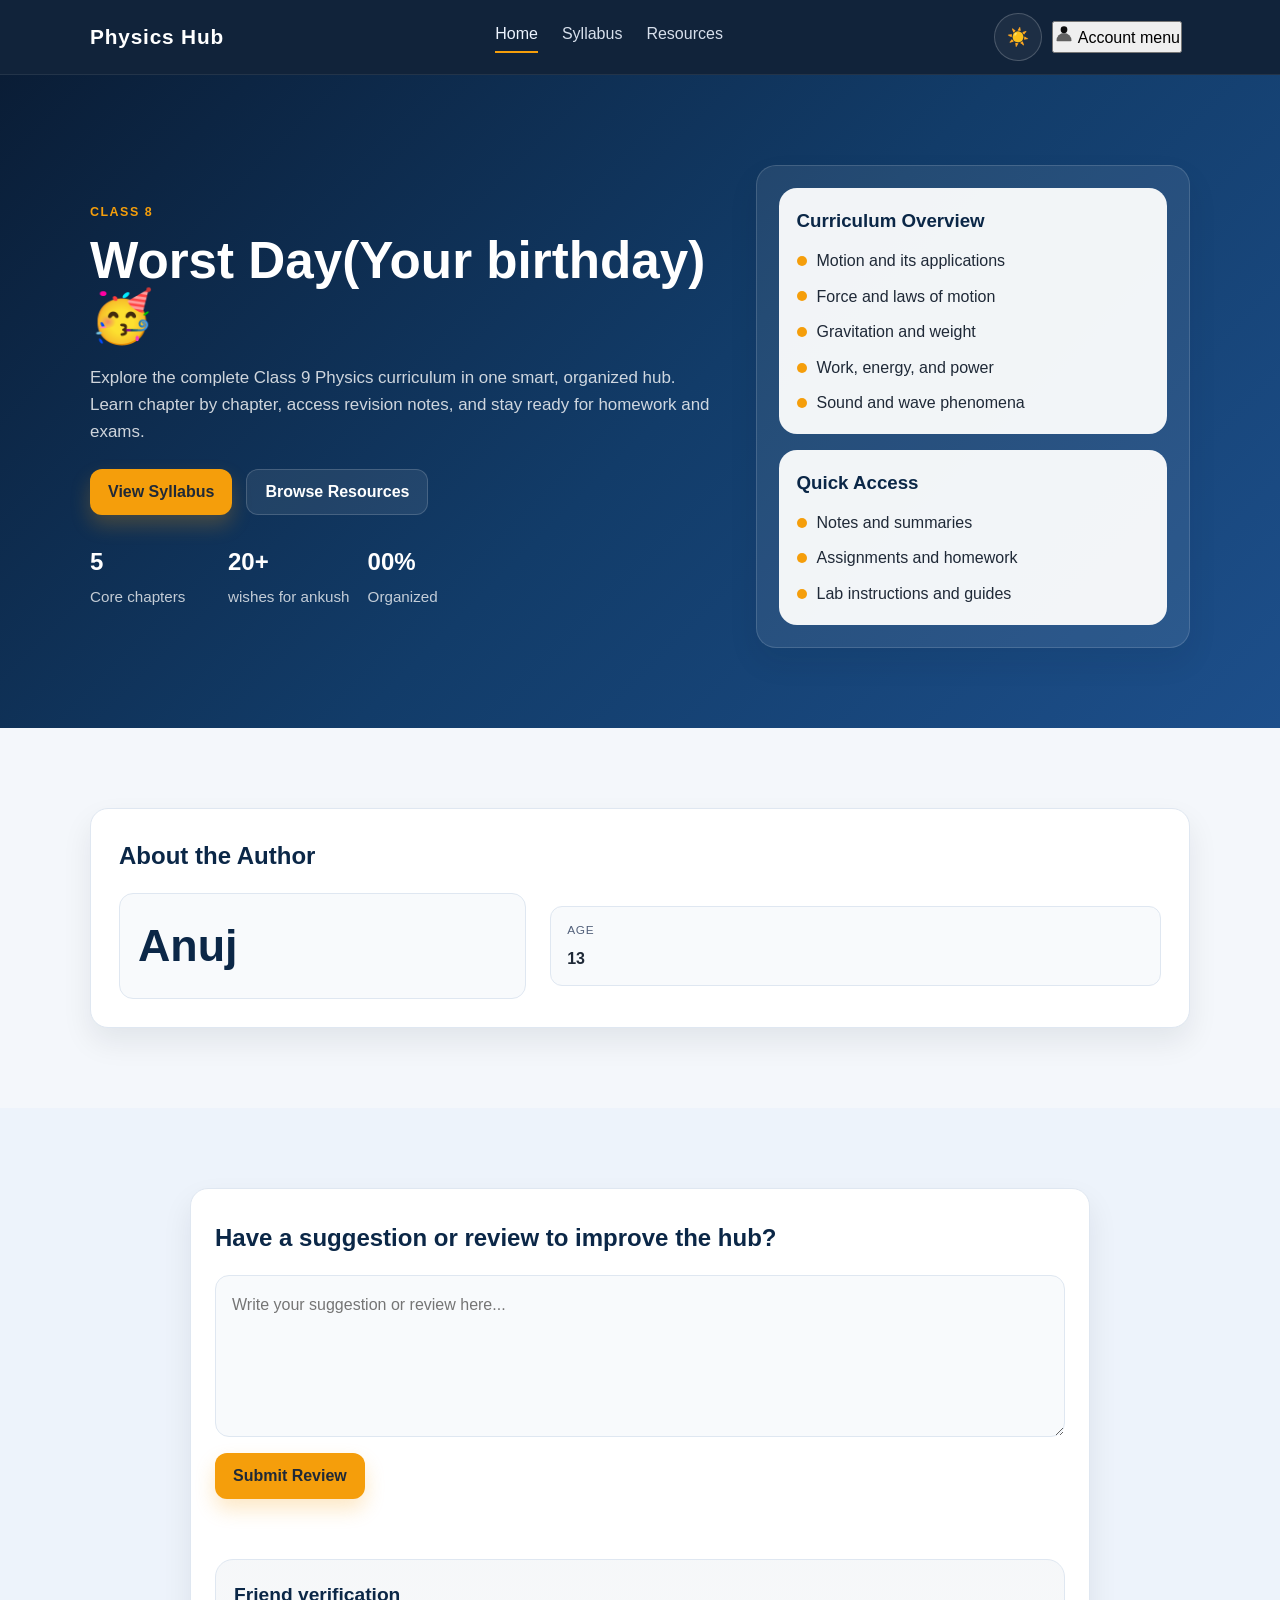
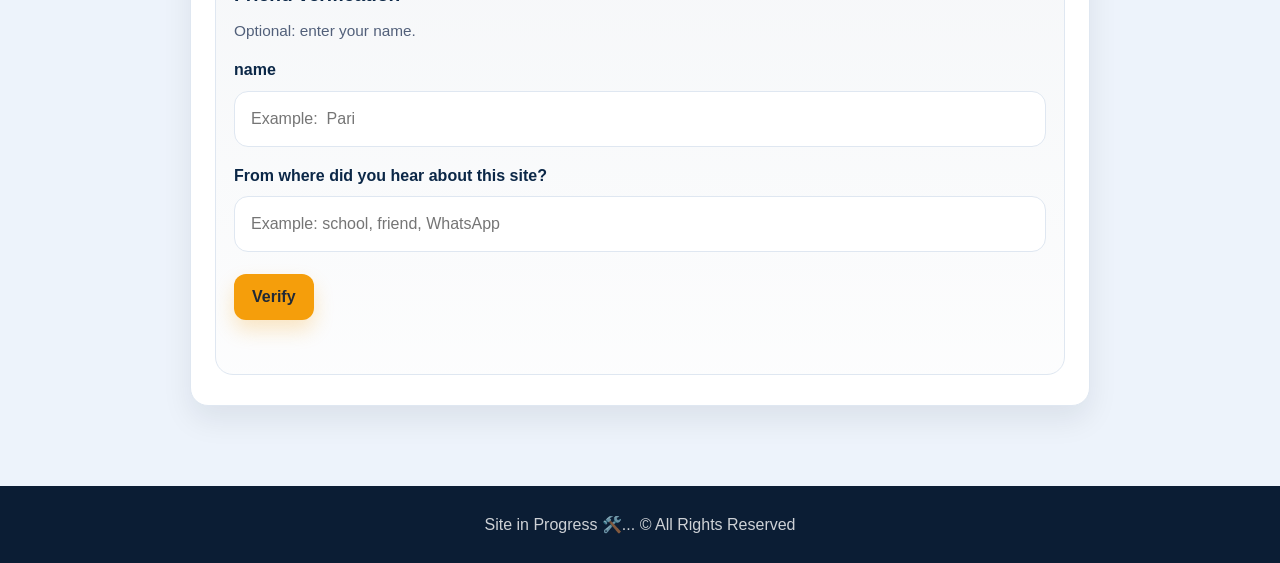
==== commit 453a8fc4: "Update index.html" ====
--- a/index.html
+++ b/index.html
@@ -1,10 +1,12 @@
-<!DOCTYPE html>
 <html lang="en">
 <head>
   <meta charset="UTF-8" />
   <meta name="viewport" content="width=device-width, initial-scale=1.0" />
-  <title>Class 9 Physics Hub | Home</title>
+  <title>Happy Birthday Ankush, my best friend!!🎉🎉🥳🥳</title>
   <link rel="stylesheet" href="styles.css" />
+  <link rel="stylesheet" href="styles.css" />
+  <link rel="stylesheet" href="cosmic.css" />
+  <script src="theme.js" defer></script> 
 </head>
 <body>
   <header class="site-header">
@@ -46,8 +48,8 @@
     <section class="hero">
       <div class="container hero-grid">
         <div class="hero-copy">
-          <p class="eyebrow">Class 9 • Science</p>
-          <h1>Class 9 Physics Made Simple</h1>
+          <p class="eyebrow">Class 8</p>
+          <h1>Worst Day(Your birthday)🥳</h1>
           <p class="hero-text">
             Explore the complete Class 9 Physics curriculum in one smart, organized hub. Learn chapter by chapter, access revision notes, and stay ready for homework and exams.
           </p>
@@ -64,10 +66,10 @@
             </div>
             <div class="stat-box">
               <strong>20+</strong>
-              <span>Study files</span>
+              <span>wishes for ankush</span>
             </div>
             <div class="stat-box">
-              <strong>100%</strong>
+              <strong>00%</strong>
               <span>Organized</span>
             </div>
           </div>
@@ -185,7 +187,7 @@
     aria-label="Easter egg"
     hidden
   >
-    <span>I know u will come again, how's ur day going?</span>
+    <span>Happy Birthday!🥳🥳🎉</span>
   </div>
 
   <script src="script.js"></script>
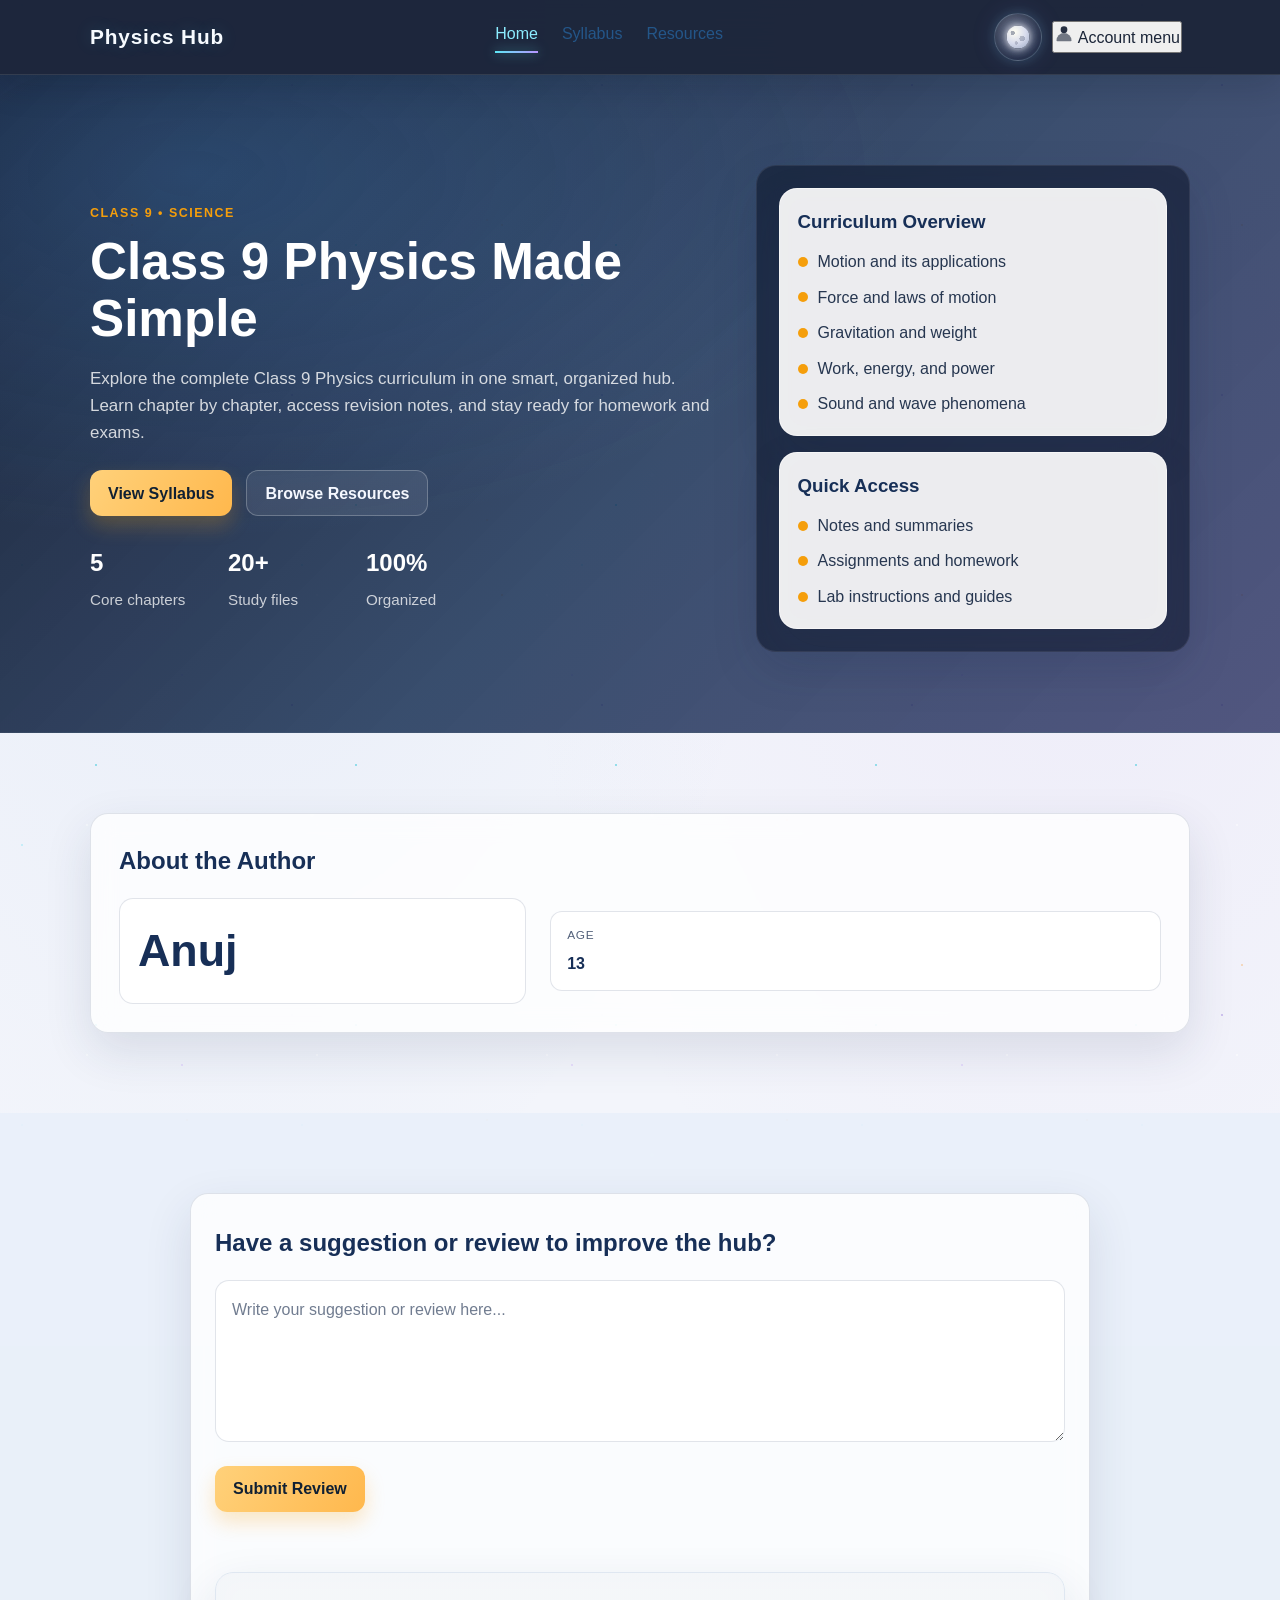
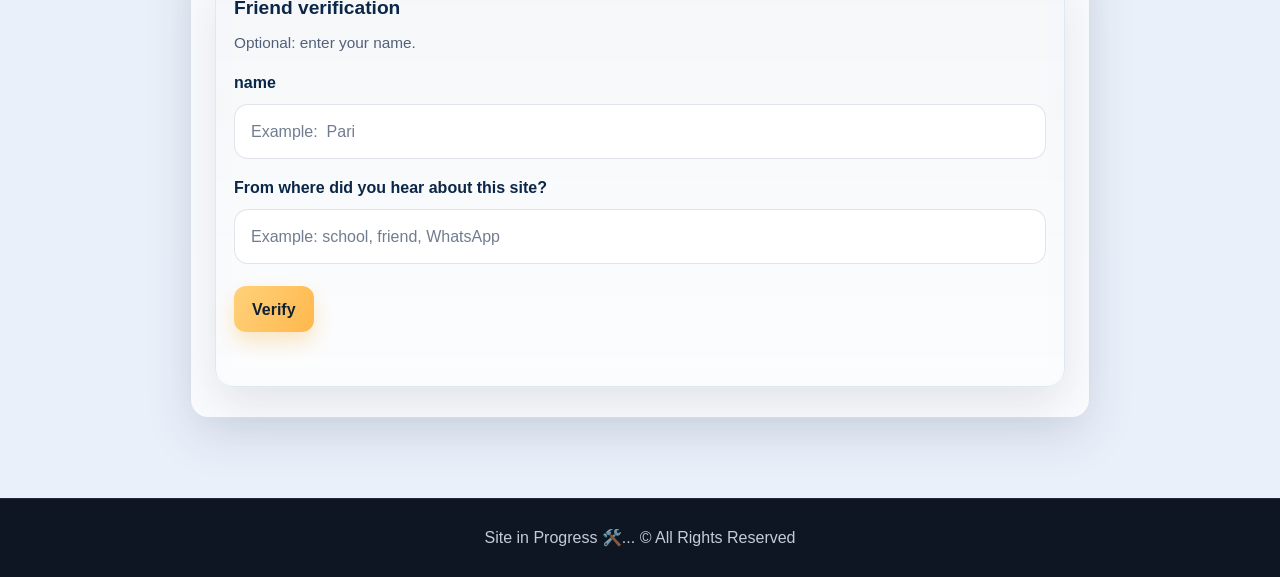
==== commit 5322ff50: "Update index.html" ====
--- a/index.html
+++ b/index.html
@@ -1,8 +1,9 @@
+<!DOCTYPE html>
 <html lang="en">
 <head>
   <meta charset="UTF-8" />
   <meta name="viewport" content="width=device-width, initial-scale=1.0" />
-  <title>Happy Birthday Ankush, my best friend!!🎉🎉🥳🥳</title>
+  <title>Class 9 Physics Hub | Home</title>
   <link rel="stylesheet" href="styles.css" />
   <link rel="stylesheet" href="styles.css" />
   <link rel="stylesheet" href="cosmic.css" />
@@ -48,8 +49,8 @@
     <section class="hero">
       <div class="container hero-grid">
         <div class="hero-copy">
-          <p class="eyebrow">Class 8</p>
-          <h1>Worst Day(Your birthday)🥳</h1>
+          <p class="eyebrow">Class 9 • Science</p>
+          <h1>Class 9 Physics Made Simple</h1>
           <p class="hero-text">
             Explore the complete Class 9 Physics curriculum in one smart, organized hub. Learn chapter by chapter, access revision notes, and stay ready for homework and exams.
           </p>
@@ -66,10 +67,10 @@
             </div>
             <div class="stat-box">
               <strong>20+</strong>
-              <span>wishes for ankush</span>
+              <span>Study files</span>
             </div>
             <div class="stat-box">
-              <strong>00%</strong>
+              <strong>100%</strong>
               <span>Organized</span>
             </div>
           </div>
@@ -187,7 +188,7 @@
     aria-label="Easter egg"
     hidden
   >
-    <span>Happy Birthday!🥳🥳🎉</span>
+    <span>[Hi ...]</span>
   </div>
 
   <script src="script.js"></script>
--- a/cosmic.css
+++ b/cosmic.css
@@ -0,0 +1,544 @@
+/* Cosmic Space visual system
+   Load after styles.css so these styles can override the existing theme. */
+
+:root {
+  color-scheme: light;
+
+  --cosmic-bg: #f3f5fb;
+  --cosmic-bg-soft: rgba(233, 239, 250, 0.88);
+  --cosmic-panel: rgba(255, 255, 255, 0.78);
+  --cosmic-panel-strong: rgba(255, 255, 255, 0.92);
+  --cosmic-text: #1b2538;
+  --cosmic-muted: #526078;
+  --cosmic-primary: #294d83;
+  --cosmic-primary-dark: #172f57;
+  --cosmic-accent: #09a9c5;
+  --cosmic-border: rgba(44, 66, 104, 0.14);
+  --cosmic-shadow: 0 18px 48px rgba(29, 47, 82, 0.12);
+  --cosmic-header: rgba(16, 26, 48, 0.94);
+  --cosmic-link: #245b91;
+  --cosmic-focus: #04b8d5;
+}
+
+body.cosmic-dark {
+  color-scheme: dark;
+
+  --cosmic-bg: #070b16;
+  --cosmic-bg-soft: rgba(10, 16, 32, 0.78);
+  --cosmic-panel: rgba(10, 15, 30, 0.7);
+  --cosmic-panel-strong: rgba(10, 15, 30, 0.88);
+  --cosmic-text: #f2f7ff;
+  --cosmic-muted: #b6c3d8;
+  --cosmic-primary: #a7dfff;
+  --cosmic-primary-dark: #e8f4ff;
+  --cosmic-accent: #5de7f5;
+  --cosmic-border: rgba(255, 255, 255, 0.1);
+  --cosmic-shadow: 0 20px 55px rgba(0, 0, 0, 0.38);
+  --cosmic-header: rgba(4, 8, 20, 0.91);
+  --cosmic-link: #8cecff;
+  --cosmic-focus: #5de7f5;
+}
+
+html {
+  min-height: 100%;
+  background: var(--cosmic-bg);
+}
+
+body {
+  position: relative;
+  isolation: isolate;
+  min-height: 100vh;
+  overflow-x: hidden;
+  color: var(--cosmic-text);
+  background:
+    radial-gradient(ellipse at 18% 0%, rgba(87, 136, 209, 0.1), transparent 42%),
+    radial-gradient(ellipse at 85% 22%, rgba(178, 127, 219, 0.08), transparent 38%),
+    var(--cosmic-bg);
+  transition:
+    background-color 350ms ease,
+    color 250ms ease;
+}
+
+/* Two CSS-only star layers. Multiple radial gradients provide differently
+   colored stars; background-position animation makes them drift. */
+body::before,
+body::after {
+  position: fixed;
+  inset: -35%;
+  z-index: -1;
+  content: "";
+  pointer-events: none;
+  background-repeat: repeat;
+  will-change: background-position;
+}
+
+body::before {
+  opacity: 0.48;
+  background-image:
+    radial-gradient(1.5px 1.5px at 24px 40px, rgba(0, 188, 212, 0.8) 98%, transparent),
+    radial-gradient(1px 1px at 120px 90px, rgba(143, 111, 219, 0.75) 98%, transparent),
+    radial-gradient(1.4px 1.4px at 210px 170px, rgba(245, 169, 80, 0.72) 98%, transparent),
+    radial-gradient(1px 1px at 75px 220px, rgba(255, 255, 255, 0.9) 98%, transparent);
+  background-size: 260px 260px, 310px 310px, 370px 370px, 230px 230px;
+  animation: cosmic-star-drift 85s linear infinite;
+}
+
+body::after {
+  opacity: 0.32;
+  background-image:
+    radial-gradient(2px 2px at 80px 110px, rgba(255, 255, 255, 0.92) 98%, transparent),
+    radial-gradient(1.5px 1.5px at 190px 40px, rgba(94, 227, 245, 0.85) 98%, transparent),
+    radial-gradient(1px 1px at 240px 210px, rgba(197, 158, 255, 0.8) 98%, transparent),
+    radial-gradient(1.5px 1.5px at 35px 235px, rgba(255, 190, 112, 0.75) 98%, transparent);
+  background-size: 340px 340px, 280px 280px, 390px 390px, 300px 300px;
+  animation: cosmic-star-drift 115s linear infinite reverse,
+    cosmic-star-twinkle 5.5s ease-in-out infinite alternate;
+}
+
+body.cosmic-dark::before {
+  opacity: 0.86;
+}
+
+body.cosmic-dark::after {
+  opacity: 0.68;
+}
+
+@keyframes cosmic-star-drift {
+  from {
+    background-position: 0 0, 0 0, 0 0, 0 0;
+  }
+  to {
+    background-position: 260px 520px, -310px 465px, 370px -555px, -230px 460px;
+  }
+}
+
+@keyframes cosmic-star-twinkle {
+  0% {
+    filter: brightness(0.76);
+    opacity: 0.42;
+  }
+  100% {
+    filter: brightness(1.25);
+    opacity: 0.82;
+  }
+}
+
+/* Shared text and control colors */
+body,
+button,
+input,
+textarea,
+select {
+  color: var(--cosmic-text);
+}
+
+a {
+  color: var(--cosmic-link);
+  transition: color 180ms ease, text-shadow 180ms ease;
+}
+
+a:hover {
+  color: var(--cosmic-accent);
+}
+
+button:focus-visible,
+a:focus-visible,
+input:focus-visible,
+textarea:focus-visible {
+  outline: 2px solid var(--cosmic-focus);
+  outline-offset: 3px;
+}
+
+/* Header and navigation */
+.site-header {
+  background: var(--cosmic-header);
+  border-bottom: 1px solid rgba(255, 255, 255, 0.1);
+  box-shadow: 0 10px 35px rgba(4, 11, 25, 0.16);
+  backdrop-filter: blur(16px);
+  -webkit-backdrop-filter: blur(16px);
+}
+
+.brand {
+  color: #f7fbff;
+  text-shadow: 0 0 18px rgba(93, 231, 245, 0.18);
+  transition: color 180ms ease, text-shadow 180ms ease, transform 180ms ease;
+}
+
+.brand:hover {
+  color: #8cecff;
+  text-shadow: 0 0 20px rgba(93, 231, 245, 0.42);
+  transform: translateY(-1px);
+}
+
+.nav-links {
+  color: #e8f1ff;
+}
+
+.nav-link {
+  transition: opacity 180ms ease, color 180ms ease, transform 180ms ease;
+}
+
+.nav-link::after {
+  height: 2px;
+  background: linear-gradient(90deg, #5de7f5, #b794ff);
+  box-shadow: 0 0 12px rgba(93, 231, 245, 0.62);
+}
+
+.nav-link:hover,
+.nav-link.active {
+  color: #8cecff;
+}
+
+/* Existing theme toggle becomes the moon / wireframe selector zone. */
+.theme-toggle {
+  position: relative;
+  width: 48px;
+  height: 48px;
+  flex: 0 0 48px;
+  overflow: hidden;
+  border: 1px solid rgba(198, 226, 255, 0.28);
+  border-radius: 50%;
+  background: radial-gradient(circle at 35% 28%, rgba(255, 255, 255, 0.18), rgba(15, 28, 52, 0.5) 74%);
+  box-shadow:
+    0 0 12px rgba(93, 231, 245, 0.16),
+    0 0 26px rgba(143, 111, 219, 0.13),
+    inset 0 0 12px rgba(255, 255, 255, 0.08);
+  transition:
+    transform 220ms ease,
+    border-color 220ms ease,
+    box-shadow 220ms ease,
+    background 220ms ease;
+}
+
+.theme-toggle:hover {
+  transform: translateY(-2px) rotate(-5deg);
+  border-color: rgba(140, 236, 255, 0.72);
+  box-shadow:
+    0 0 16px rgba(93, 231, 245, 0.35),
+    0 0 34px rgba(143, 111, 219, 0.22),
+    inset 0 0 12px rgba(255, 255, 255, 0.12);
+}
+
+.theme-toggle .icon {
+  display: none !important;
+}
+
+.theme-toggle::before,
+.theme-toggle::after {
+  position: absolute;
+  top: 50%;
+  left: 50%;
+  width: 23px;
+  height: 23px;
+  content: "";
+  border-radius: 50%;
+  transform: translate(-50%, -50%);
+  transition:
+    opacity 450ms ease,
+    transform 650ms cubic-bezier(0.2, 0.8, 0.2, 1),
+    box-shadow 450ms ease;
+}
+
+.theme-toggle::before {
+  opacity: 1;
+  background:
+    radial-gradient(circle at 27% 32%, rgba(49, 61, 93, 0.42) 0 9%, transparent 10%),
+    radial-gradient(circle at 68% 57%, rgba(52, 63, 91, 0.28) 0 13%, transparent 14%),
+    radial-gradient(circle at 42% 76%, rgba(66, 73, 101, 0.26) 0 7%, transparent 8%),
+    radial-gradient(circle at 35% 28%, #fffef2, #d8dced 50%, #9da9c5 100%);
+  box-shadow:
+    0 0 9px rgba(255, 255, 255, 0.9),
+    0 0 20px rgba(182, 203, 255, 0.62),
+    0 0 34px rgba(141, 125, 219, 0.32);
+}
+
+.theme-toggle::after {
+  opacity: 0;
+  border: 1px solid rgba(116, 236, 255, 0.95);
+  background:
+    repeating-linear-gradient(
+      90deg,
+      transparent 0 5px,
+      rgba(93, 231, 245, 0.5) 5px 5.8px
+    ),
+    repeating-linear-gradient(
+      0deg,
+      transparent 0 5px,
+      rgba(180, 151, 255, 0.42) 5px 5.8px
+    ),
+    radial-gradient(circle at center, rgba(93, 231, 245, 0.2), transparent 68%);
+  box-shadow:
+    0 0 10px rgba(93, 231, 245, 0.75),
+    inset 0 0 8px rgba(93, 231, 245, 0.28);
+  transform: translate(-50%, -50%) rotate(-90deg) scale(0.45);
+}
+
+body.cosmic-dark .theme-toggle::before {
+  opacity: 0;
+  transform: translate(-50%, -50%) rotate(100deg) scale(0.35);
+}
+
+body.cosmic-dark .theme-toggle::after {
+  opacity: 1;
+  transform: translate(-50%, -50%) rotate(0) scale(1);
+}
+
+/* Glass surfaces, using existing page blocks without changing their markup. */
+.hero {
+  position: relative;
+  background:
+    radial-gradient(ellipse at 15% 15%, rgba(68, 137, 207, 0.28), transparent 46%),
+    linear-gradient(135deg, rgba(8, 17, 38, 0.93), rgba(20, 44, 81, 0.83) 54%, rgba(42, 48, 97, 0.8));
+  border-bottom: 1px solid rgba(255, 255, 255, 0.1);
+}
+
+.hero-card,
+.mini-panel,
+.about-card,
+.review-card,
+.chapter-card,
+.study-checklist,
+.formula-card,
+.toolbar,
+.table-wrap,
+.visitor-panel {
+  border: 1px solid rgba(255, 255, 255, 0.08);
+  background: rgba(10, 15, 30, 0.7);
+  box-shadow: var(--cosmic-shadow);
+  backdrop-filter: blur(12px);
+  -webkit-backdrop-filter: blur(12px);
+}
+
+.hero-card {
+  background: rgba(8, 17, 36, 0.52);
+}
+
+.mini-panel {
+  color: #eaf3ff;
+  background: rgba(255, 255, 255, 0.92);
+  border-color: rgba(255, 255, 255, 0.48);
+}
+
+.mini-panel h3 {
+  color: #172f57;
+}
+
+.mini-panel li {
+  color: #263650;
+}
+
+body.cosmic-dark .mini-panel {
+  color: var(--cosmic-text);
+  background: rgba(14, 23, 42, 0.88);
+  border-color: rgba(255, 255, 255, 0.1);
+}
+
+body.cosmic-dark .mini-panel h3 {
+  color: #d8f6ff;
+}
+
+body.cosmic-dark .mini-panel li {
+  color: #e3ecfa;
+}
+
+.about-card,
+.review-card,
+.chapter-card,
+.study-checklist,
+.formula-card,
+.toolbar,
+.table-wrap {
+  color: var(--cosmic-text);
+  background: var(--cosmic-panel);
+  border-color: var(--cosmic-border);
+}
+
+.alt-bg {
+  background: var(--cosmic-bg-soft);
+}
+
+.about-header h2,
+.section-heading h2,
+.review-card h2,
+.chapter-card h3,
+.study-checklist h3,
+.formula-group h4,
+th {
+  color: var(--cosmic-primary-dark);
+}
+
+.section-heading p:last-child,
+.chapter-card ul,
+.study-checklist ul {
+  color: var(--cosmic-muted);
+}
+
+.author-name,
+.meta-value,
+.meta-link {
+  color: var(--cosmic-primary-dark);
+}
+
+.author-name-wrap,
+.meta-item {
+  background: var(--cosmic-panel-strong);
+  border-color: var(--cosmic-border);
+}
+
+.review-card textarea,
+#resourceSearch,
+#visitorName,
+#visitorSource {
+  color: var(--cosmic-text) !important;
+  background: var(--cosmic-panel-strong) !important;
+  border-color: var(--cosmic-border) !important;
+}
+
+.review-card textarea::placeholder,
+#resourceSearch::placeholder,
+#visitorName::placeholder,
+#visitorSource::placeholder {
+  color: var(--cosmic-muted);
+  opacity: 0.82;
+}
+
+.formula-toggle {
+  color: var(--cosmic-primary-dark);
+  background: rgba(93, 231, 245, 0.1);
+  transition: background 180ms ease, color 180ms ease;
+}
+
+.formula-toggle:hover {
+  background: rgba(93, 231, 245, 0.19);
+}
+
+.formula-group ul {
+  color: var(--cosmic-text);
+}
+
+.toolbar {
+  gap: 16px;
+}
+
+.filter-btn {
+  color: var(--cosmic-text);
+  background: var(--cosmic-panel-strong);
+  border-color: var(--cosmic-border);
+  transition:
+    color 180ms ease,
+    background 180ms ease,
+    border-color 180ms ease,
+    transform 180ms ease,
+    box-shadow 180ms ease;
+}
+
+.filter-btn:hover {
+  transform: translateY(-1px);
+  border-color: rgba(93, 231, 245, 0.65);
+  box-shadow: 0 0 14px rgba(93, 231, 245, 0.12);
+}
+
+.filter-btn.active {
+  color: #071321;
+  background: var(--cosmic-accent);
+  border-color: var(--cosmic-accent);
+}
+
+table {
+  color: var(--cosmic-text);
+}
+
+thead {
+  background: rgba(93, 231, 245, 0.08);
+}
+
+th,
+td {
+  border-bottom-color: var(--cosmic-border);
+}
+
+td a {
+  color: var(--cosmic-link);
+}
+
+td a:hover {
+  text-shadow: 0 0 12px rgba(93, 231, 245, 0.4);
+}
+
+.file-list a {
+  color: var(--cosmic-primary-dark);
+  background: linear-gradient(135deg, rgba(93, 231, 245, 0.12), rgba(183, 148, 255, 0.12));
+  border-color: var(--cosmic-border);
+}
+
+.file-list a:hover {
+  color: var(--cosmic-link);
+  background: linear-gradient(135deg, rgba(93, 231, 245, 0.2), rgba(183, 148, 255, 0.2));
+}
+
+.btn-primary {
+  color: #102033;
+  background: linear-gradient(120deg, #ffd17a, #ffb84d);
+}
+
+body.cosmic-dark .btn-primary {
+  color: #071321;
+  background: linear-gradient(120deg, #8ff2f7, #65cbe8);
+  box-shadow: 0 10px 26px rgba(93, 231, 245, 0.18);
+}
+
+.btn-secondary {
+  color: #f5f8ff;
+  border-color: rgba(255, 255, 255, 0.24);
+}
+
+.account-label {
+  color: #e8f1ff;
+}
+
+.account-menu {
+  color: var(--cosmic-text);
+  background: var(--cosmic-panel-strong);
+  border-color: var(--cosmic-border);
+  box-shadow: var(--cosmic-shadow);
+  backdrop-filter: blur(16px);
+  -webkit-backdrop-filter: blur(16px);
+}
+
+.site-footer {
+  color: rgba(236, 245, 255, 0.82);
+  background: rgba(5, 12, 27, 0.96);
+  border-top: 1px solid rgba(255, 255, 255, 0.08);
+}
+
+.easter-egg-overlay,
+.resource-secret {
+  background:
+    radial-gradient(ellipse at center, rgba(25, 36, 71, 0.28), transparent 58%),
+    #02040a;
+}
+
+.success-message {
+  color: #138b59;
+}
+
+body.cosmic-dark .success-message {
+  color: #74efb0;
+}
+
+@media (max-width: 700px) {
+  .nav-links {
+    gap: clamp(14px, 5vw, 24px);
+  }
+}
+
+@media (prefers-reduced-motion: reduce) {
+  *,
+  *::before,
+  *::after {
+    scroll-behavior: auto !important;
+    animation-duration: 0.01ms !important;
+    animation-iteration-count: 1 !important;
+    transition-duration: 0.01ms !important;
+  }
+}
